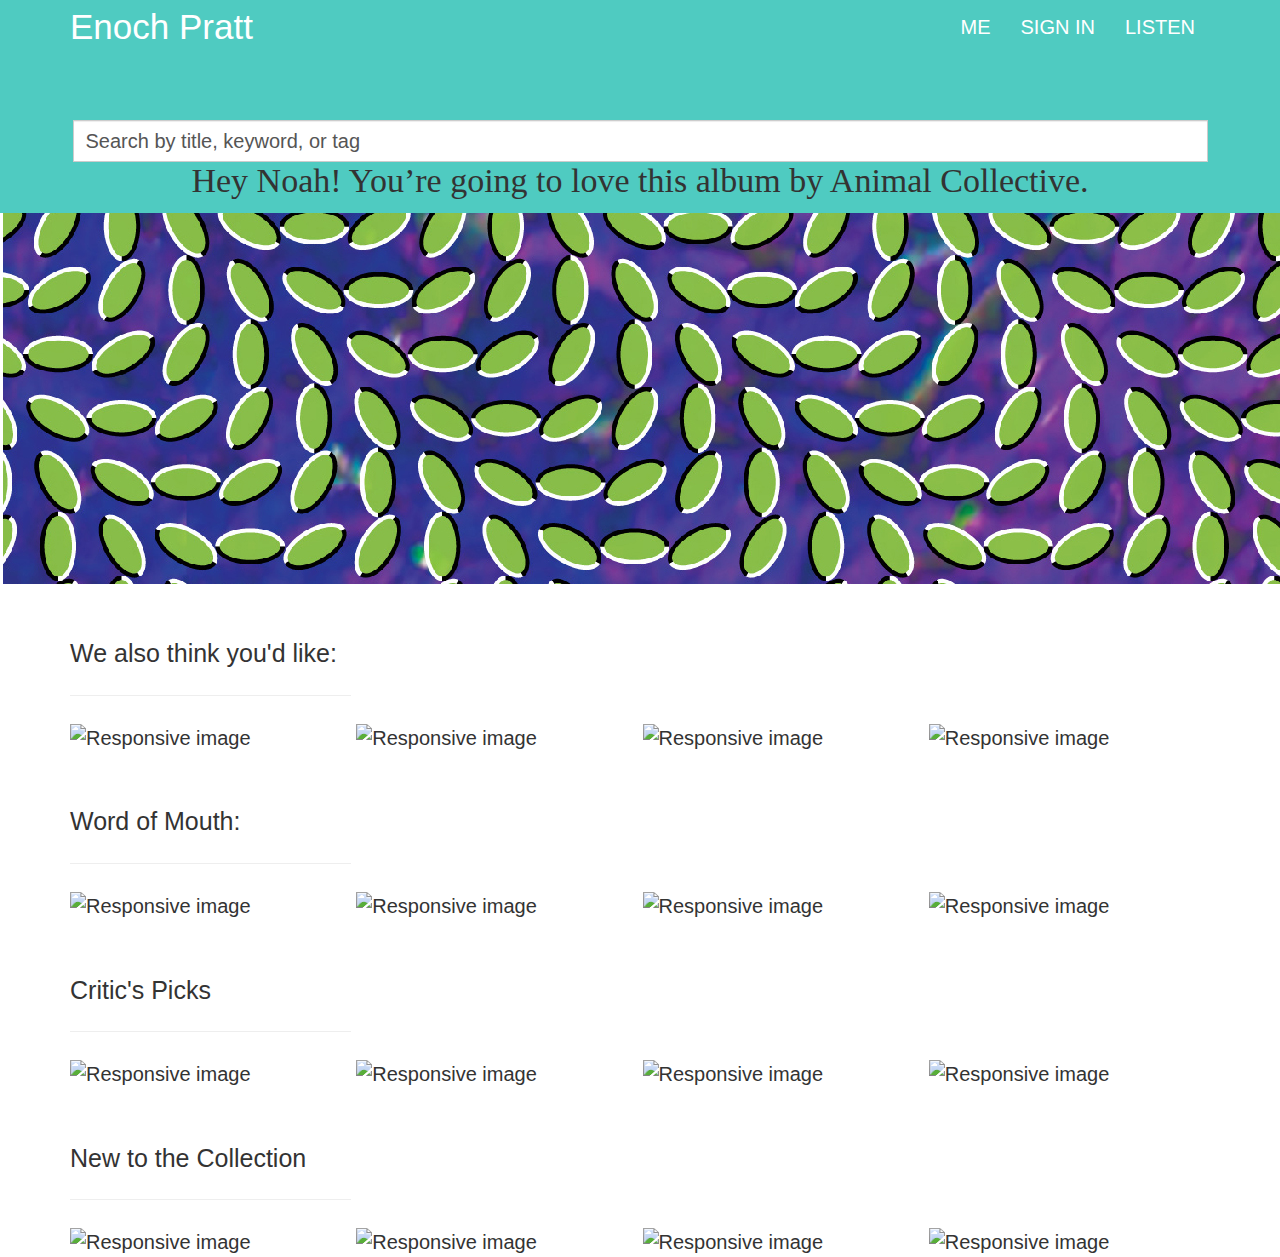
==== index.html @ 08c6ac61 "update markup to fix layout" ====
<!DOCTYPE html>
<!--[if lt IE 7]>      <html class="no-js lt-ie9 lt-ie8 lt-ie7"> <![endif]-->
<!--[if IE 7]>         <html class="no-js lt-ie9 lt-ie8"> <![endif]-->
<!--[if IE 8]>         <html class="no-js lt-ie9"> <![endif]-->
<!--[if gt IE 8]><!--> <html class="no-js"> <!--<![endif]-->




    <head>
        <meta charset="utf-8">
        <!--
/**
 * @license
 * MyFonts Webfont Build ID 2745595, 2014-02-12T08:04:47-0500
 * 
 * The fonts listed in this notice are subject to the End User License
 * Agreement(s) entered into by the website owner. All other parties are 
 * explicitly restricted from using the Licensed Webfonts(s).
 * 
 * You may obtain a valid license at the URLs below.
 * 
 * Webfont: Arquitecta Italic by Latinotype
 * URL: http://www.myfonts.com/fonts/latinotype/arquitecta/italic/
 * 
 * Webfont: Arquitecta Black Italic by Latinotype
 * URL: http://www.myfonts.com/fonts/latinotype/arquitecta/black-italic/
 * 
 * Webfont: Arquitecta Black by Latinotype
 * URL: http://www.myfonts.com/fonts/latinotype/arquitecta/black/
 * 
 * Webfont: Arquitecta Bold Italic by Latinotype
 * URL: http://www.myfonts.com/fonts/latinotype/arquitecta/bold-italic/
 * 
 * Webfont: Arquitecta by Latinotype
 * URL: http://www.myfonts.com/fonts/latinotype/arquitecta/regular/
 * 
 * Webfont: Arquitecta Book Italic by Latinotype
 * URL: http://www.myfonts.com/fonts/latinotype/arquitecta/book-italic/
 * 
 * Webfont: Arquitecta Book by Latinotype
 * URL: http://www.myfonts.com/fonts/latinotype/arquitecta/book/
 * 
 * Webfont: Arquitecta Bold by Latinotype
 * URL: http://www.myfonts.com/fonts/latinotype/arquitecta/bold/
 * 
 * Webfont: Arquitecta Heavy Italic by Latinotype
 * URL: http://www.myfonts.com/fonts/latinotype/arquitecta/heavy-italic/
 * 
 * Webfont: Arquitecta Heavy by Latinotype
 * URL: http://www.myfonts.com/fonts/latinotype/arquitecta/heavy/
 * 
 * Webfont: Arquitecta Light Italic by Latinotype
 * URL: http://www.myfonts.com/fonts/latinotype/arquitecta/light-italic/
 * 
 * Webfont: Arquitecta Light by Latinotype
 * URL: http://www.myfonts.com/fonts/latinotype/arquitecta/light/
 * 
 * Webfont: Arquitecta Medium Italic by Latinotype
 * URL: http://www.myfonts.com/fonts/latinotype/arquitecta/medium-italic/
 * 
 * Webfont: Arquitecta Medium by Latinotype
 * URL: http://www.myfonts.com/fonts/latinotype/arquitecta/medium/
 * 
 * Webfont: Arquitecta Thin Italic by Latinotype
 * URL: http://www.myfonts.com/fonts/latinotype/arquitecta/thin-italic/
 * 
 * Webfont: Arquitecta Thin by Latinotype
 * URL: http://www.myfonts.com/fonts/latinotype/arquitecta/thin/
 * 
 * 
 * License: http://www.myfonts.com/viewlicense?type=web&buildid=2745595
 * Licensed pageviews: 10,000
 * Webfonts copyright: Copyright (c) 2013 by Miguel &amp; Daniel
 * Hern&#x00C3;&#x00A1;ndez. All rights reserved.
 * 
 * © 2014 MyFonts Inc
*/

-->
<link rel="stylesheet" type="text/css" href="MyFontsWebfontsKit.css">
        <meta http-equiv="X-UA-Compatible" content="IE=edge">
        <title></title>
        <meta name="description" content="">
        <meta name="viewport" content="width=device-width, initial-scale=1">

        <!-- Place favicon.ico and apple-touch-icon.png in the root directory -->

        
        <link rel="stylesheet" href="css/main.css">
        <script src="js/vendor/modernizr-2.6.2.min.js"></script>
    </head>
    
    <script>document.write('<script src="http://' + (location.host || 'localhost').split(':')[0] + ':35729/livereload.js?snipver=1"></' + 'script>')</script>
    
    <body>
    <header>
         <nav class="navbar navbar-default" role="navigation">
  <div class="container">
    <!-- Brand and toggle get grouped for better mobile display -->
      <div class="boom">
    <div class="navbar-header">
    <button type="button" class="navbar-toggle" data-toggle="collapse" data-target="#bs-example-navbar-collapse-1">
        <span class="sr-only">Toggle navigation</span>
        <span class="icon-bar"></span>
        <span class="icon-bar"></span>
        <span class="icon-bar"></span>
      </button>
      <a class="navbar-brand" href="./index.html">Enoch Pratt</a>
      
    </div>
    
    <div class="collapse navbar-collapse" id="bs-example-navbar-collapse-1">
      <ul class="nav navbar-nav">
       
              </ul>
            <ul class="nav navbar-nav navbar-right">
        <li><a href="./me.html">ME</a></li>
        <li><a href="#">SIGN IN</a></li>
        <li><a href="./listen.html">LISTEN</a></li>
              </ul>
              
          
              
    </div><!-- /.navbar-collapse -->
   </div>
 
         <div class="col-sm-12 col-md-12">
        
<form  action="/" method="get">

    <fieldset class="input-group">
        <input type="text" name="s" id="searchbar" class="form-control input-md" value="Search by title, keyword, or tag" />
    </fieldset>
    
</form>
        
         </div>
         
         
<div class="light">
 <h3 class="text-center">Hey Noah!  You’re going to love this album by Animal Collective.</h3>

</div>
</div>   
</div>
    </div>
    
</nav>
  </header>
  

   
</div>
    </div>
  


<div class-"animal">
<div class="media">

    <div id="jumbo"><img src="jumbo.jpg">
  </div>
  </div>
   </div>
  </div>
  </div>
</div>
</div>
 
 <div class="container">
 <div class="row">
  <div class="col-xs-6 col-sm-3">
 <div class="page-header">
<h4>We also think you'd like:</h4>
</div>
</div>
 </div>
<div class="row">
  <div class="col-xs-6 col-sm-3"> 
      
<img src="http://kardsunlimited.com/wp-content/uploads/2012/06/cats-cradle-kurt-vonnegut-hardcover-cover-art.jpeg" class="img-responsive" alt="Responsive image"> 
  </div>
  <div class="col-xs-6 col-sm-3"> 
<img src="http://betterpropaganda.com/images/artwork/Person_Pitch-Panda_Bear_480.jpg" class="img-responsive" alt="Responsive image"> 
  </div>
<div class="col-xs-6 col-sm-3"> 
<img src="http://ia.media-imdb.com/images/M/MV5BNDYyMDgxNDQ5Nl5BMl5BanBnXkFtZTcwMjc1ODg3OA@@._V1_SY317_CR12,0,214,317_.jpg" class="img-responsive" alt="Responsive image"> 
  </div>
     <div class="col-xs-6 col-sm-3"> 
<img src="http://cdn2.pitchfork.com/news/35723/f62349fc.jpg" class="img-responsive" alt="Responsive image"> 
  </div>
  </div>
  
   <div class="row">
  <div class="col-xs-6 col-sm-3">
 <div class="page-header">
<h4>Word of Mouth:</h4>
</div>
</div>
 </div>
<div class="row">
  <div class="col-xs-6 col-sm-3"> 
      
<img src="http://kardsunlimited.com/wp-content/uploads/2012/06/cats-cradle-kurt-vonnegut-hardcover-cover-art.jpeg" class="img-responsive" alt="Responsive image"> 
  </div>
  <div class="col-xs-6 col-sm-3"> 
<img src="http://betterpropaganda.com/images/artwork/Person_Pitch-Panda_Bear_480.jpg" class="img-responsive" alt="Responsive image"> 
  </div>
<div class="col-xs-6 col-sm-3"> 
<img src="http://ia.media-imdb.com/images/M/MV5BNDYyMDgxNDQ5Nl5BMl5BanBnXkFtZTcwMjc1ODg3OA@@._V1_SY317_CR12,0,214,317_.jpg" class="img-responsive" alt="Responsive image"> 
  </div>
     <div class="col-xs-6 col-sm-3"> 
<img src="http://cdn2.pitchfork.com/news/35723/f62349fc.jpg" class="img-responsive" alt="Responsive image"> 
  </div>
  </div>
  
   <div class="row">
  <div class="col-xs-6 col-sm-3">
 <div class="page-header">
<h4>Critic's Picks</h4>
</div>
</div>
 </div>
<div class="row">
  <div class="col-xs-6 col-sm-3"> 
      
<img src="http://kardsunlimited.com/wp-content/uploads/2012/06/cats-cradle-kurt-vonnegut-hardcover-cover-art.jpeg" class="img-responsive" alt="Responsive image"> 
  </div>
  <div class="col-xs-6 col-sm-3"> 
<img src="http://betterpropaganda.com/images/artwork/Person_Pitch-Panda_Bear_480.jpg" class="img-responsive" alt="Responsive image"> 
  </div>
<div class="col-xs-6 col-sm-3"> 
<img src="http://ia.media-imdb.com/images/M/MV5BNDYyMDgxNDQ5Nl5BMl5BanBnXkFtZTcwMjc1ODg3OA@@._V1_SY317_CR12,0,214,317_.jpg" class="img-responsive" alt="Responsive image"> 
  </div>
     <div class="col-xs-6 col-sm-3"> 
<img src="http://cdn2.pitchfork.com/news/35723/f62349fc.jpg" class="img-responsive" alt="Responsive image"> 
  </div>
  </div>

 <div class="row">
  <div class="col-xs-6 col-sm-3">
 <div class="page-header">
<h4>New to the Collection</h4>
</div>
</div>
 </div>
<div class="row">
  <div class="col-xs-6 col-sm-3"> 
      
<img src="http://kardsunlimited.com/wp-content/uploads/2012/06/cats-cradle-kurt-vonnegut-hardcover-cover-art.jpeg" class="img-responsive" alt="Responsive image"> 
  </div>
  <div class="col-xs-6 col-sm-3"> 
<img src="http://betterpropaganda.com/images/artwork/Person_Pitch-Panda_Bear_480.jpg" class="img-responsive" alt="Responsive image"> 
  </div>
<div class="col-xs-6 col-sm-3"> 
<img src="http://ia.media-imdb.com/images/M/MV5BNDYyMDgxNDQ5Nl5BMl5BanBnXkFtZTcwMjc1ODg3OA@@._V1_SY317_CR12,0,214,317_.jpg" class="img-responsive" alt="Responsive image"> 
  </div>
     <div class="col-xs-6 col-sm-3"> 
<img src="http://cdn2.pitchfork.com/news/35723/f62349fc.jpg" class="img-responsive" alt="Responsive image"> 
  </div>
  </div>

  

</div>



  
  

    
   

    <!-- Collect the nav links, forms, and other content for toggling -->
        
   


  

        <!--[if lt IE 7]>
            <p class="browsehappy">You are using an <strong>outdated</strong> browser. Please <a href="http://browsehappy.com/">upgrade your browser</a> to improve your experience.</p>
        <![endif]-->
        

        <!-- Add your site or application content here -->
                 

        <script src="//ajax.googleapis.com/ajax/libs/jquery/1.10.2/jquery.min.js"></script>
        <script>window.jQuery || document.write('<script src="js/vendor/jquery-1.10.2.min.js"><\/script>')</script>
        
        <!--the 4 scripts below allow a dropdown menu as well as mobile adaptation to occur -->
        
        <script src="js/vendor/bootstrap.js"></script>
        <script src="js/vendor/bootstrap/collapse.js"></script>
        <script src="js/vendor/bootstrap/dropdown.js"></script> 
        <script src="js/plugins.js"></script>
        <script src="js/main.js"></script>
        
        

        <!-- Google Analytics: change UA-XXXXX-X to be your site's ID. -->
        <script>
            (function(b,o,i,l,e,r){b.GoogleAnalyticsObject=l;b[l]||(b[l]=
            function(){(b[l].q=b[l].q||[]).push(arguments)});b[l].l=+new Date;
            e=o.createElement(i);r=o.getElementsByTagName(i)[0];
            e.src='//www.google-analytics.com/analytics.js';
            r.parentNode.insertBefore(e,r)}(window,document,'script','ga'));
            ga('create','UA-XXXXX-X');ga('send','pageview');
        </script>
        <script>document.write('<script src="http://' + (location.host || 'localhost').split(':')[0] + ':35729/livereload.js?snipver=1"></' + 'script>')</script>
    </body>
</html>
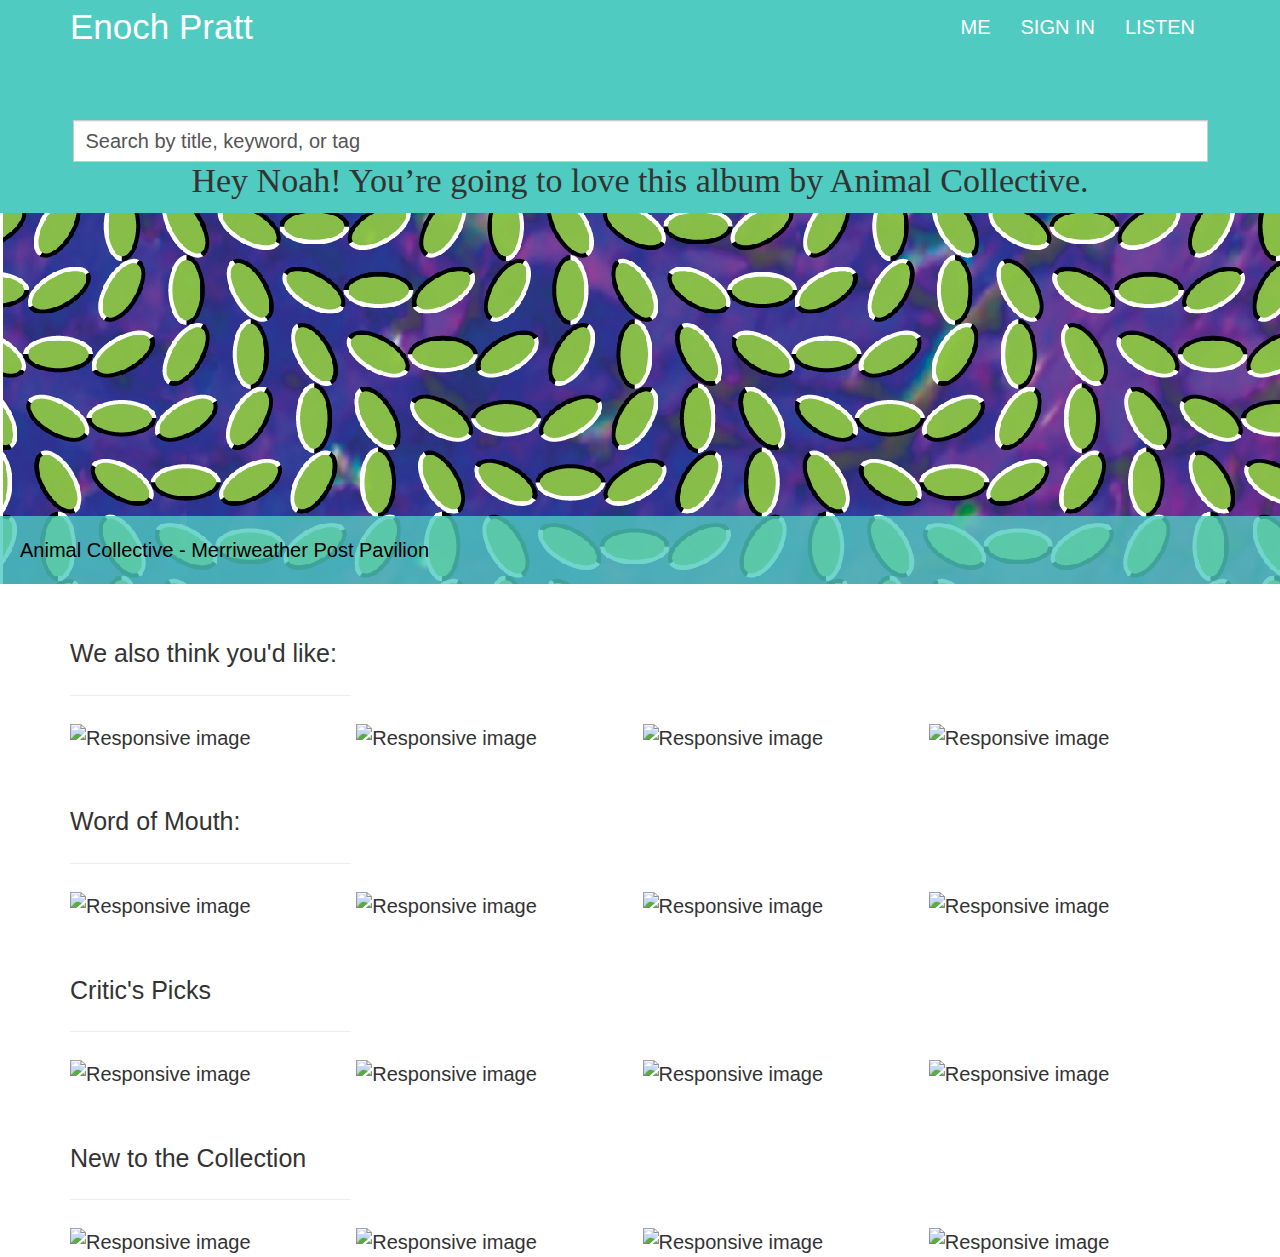
==== commit 1dfc3097: "Billboard #2" ====
--- a/index.html
+++ b/index.html
@@ -159,8 +159,12 @@
 <div class-"animal">
 <div class="media">
 
-    <div id="jumbo"><img src="jumbo.jpg">
-  </div>
+     <div class="billboard -overlay" id="jumbo">
+     	<img class="billboard-src" src="jumbo.jpg">
+ 			<div class="billboard-text">
+ 				<p>Animal Collective - Merriweather Post Pavilion</p>
+ 			</div>
+   	</div>
   </div>
    </div>
   </div>
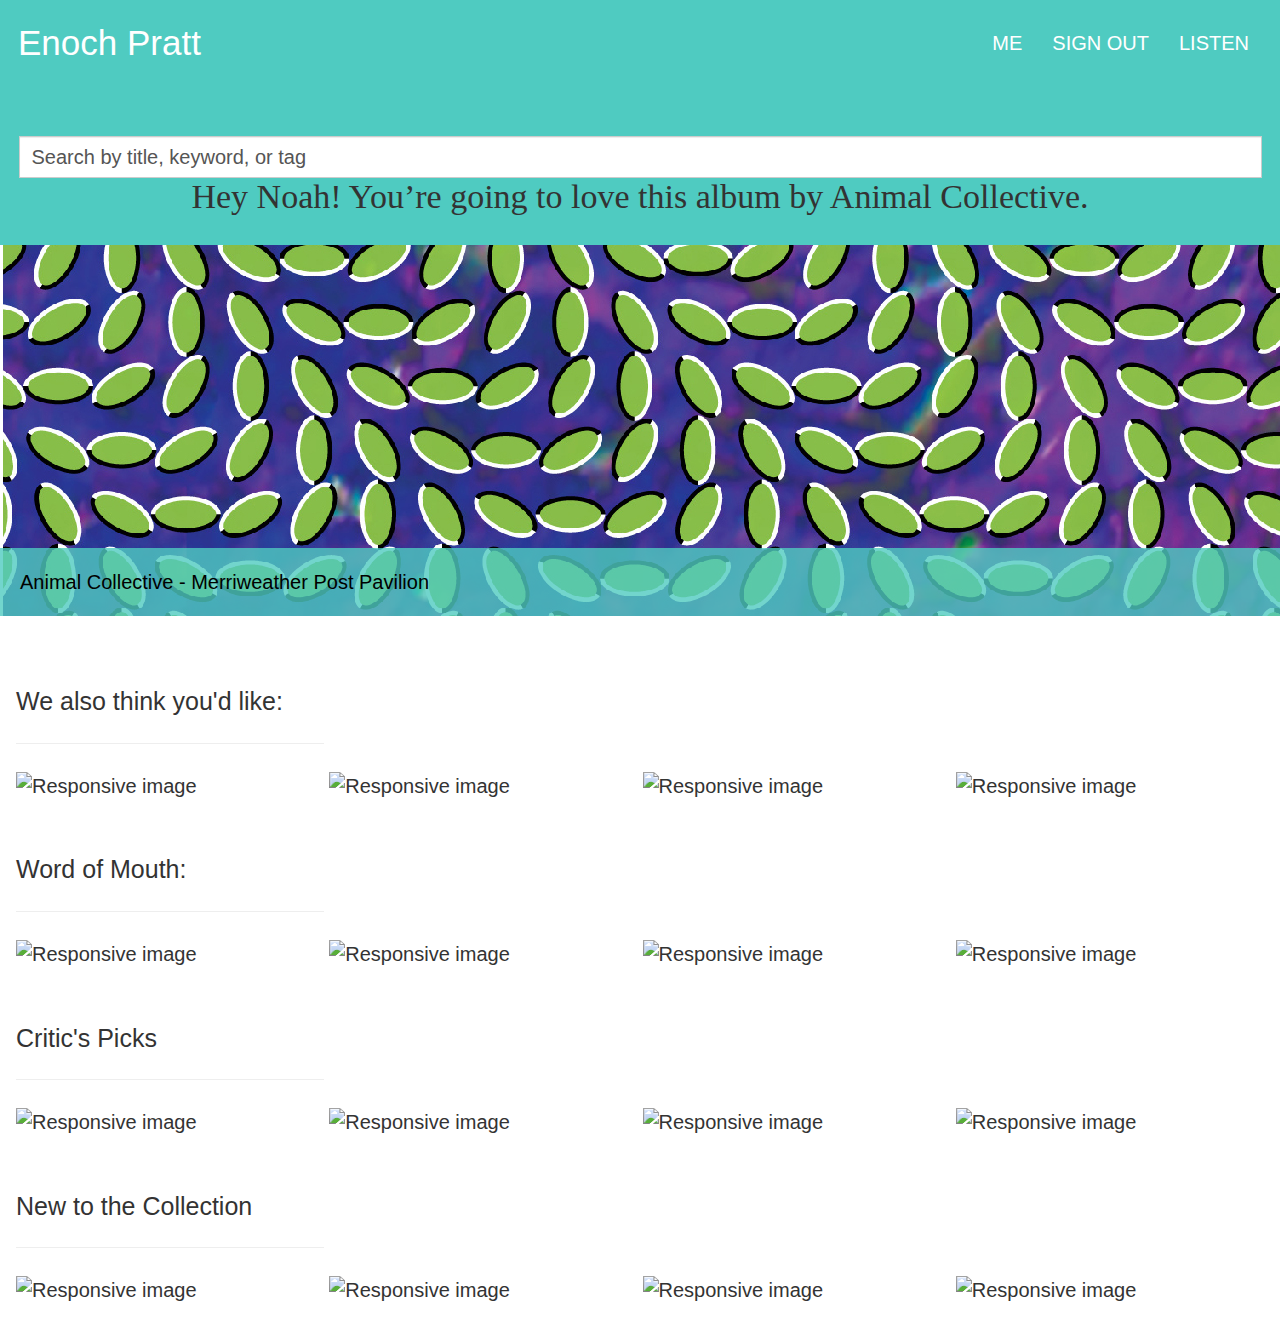
==== commit bcb3c062: "Add pages" ====
--- a/index.html
+++ b/index.html
@@ -96,7 +96,7 @@
     <body>
     <header>
          <nav class="navbar navbar-default" role="navigation">
-  <div class="container">
+  <div class="container1">
     <!-- Brand and toggle get grouped for better mobile display -->
       <div class="boom">
     <div class="navbar-header">
@@ -116,7 +116,7 @@
               </ul>
             <ul class="nav navbar-nav navbar-right">
         <li><a href="./me.html">ME</a></li>
-        <li><a href="#">SIGN IN</a></li>
+        <li><a href="#">SIGN OUT</a></li>
         <li><a href="./listen.html">LISTEN</a></li>
               </ul>
               
@@ -127,7 +127,7 @@
  
          <div class="col-sm-12 col-md-12">
         
-<form  action="/" method="get">
+<form  action="./search.html" method="get">
 
     <fieldset class="input-group">
         <input type="text" name="s" id="searchbar" class="form-control input-md" value="Search by title, keyword, or tag" />
@@ -172,7 +172,7 @@
 </div>
 </div>
  
- <div class="container">
+ <div class="container1">
  <div class="row">
   <div class="col-xs-6 col-sm-3">
  <div class="page-header">
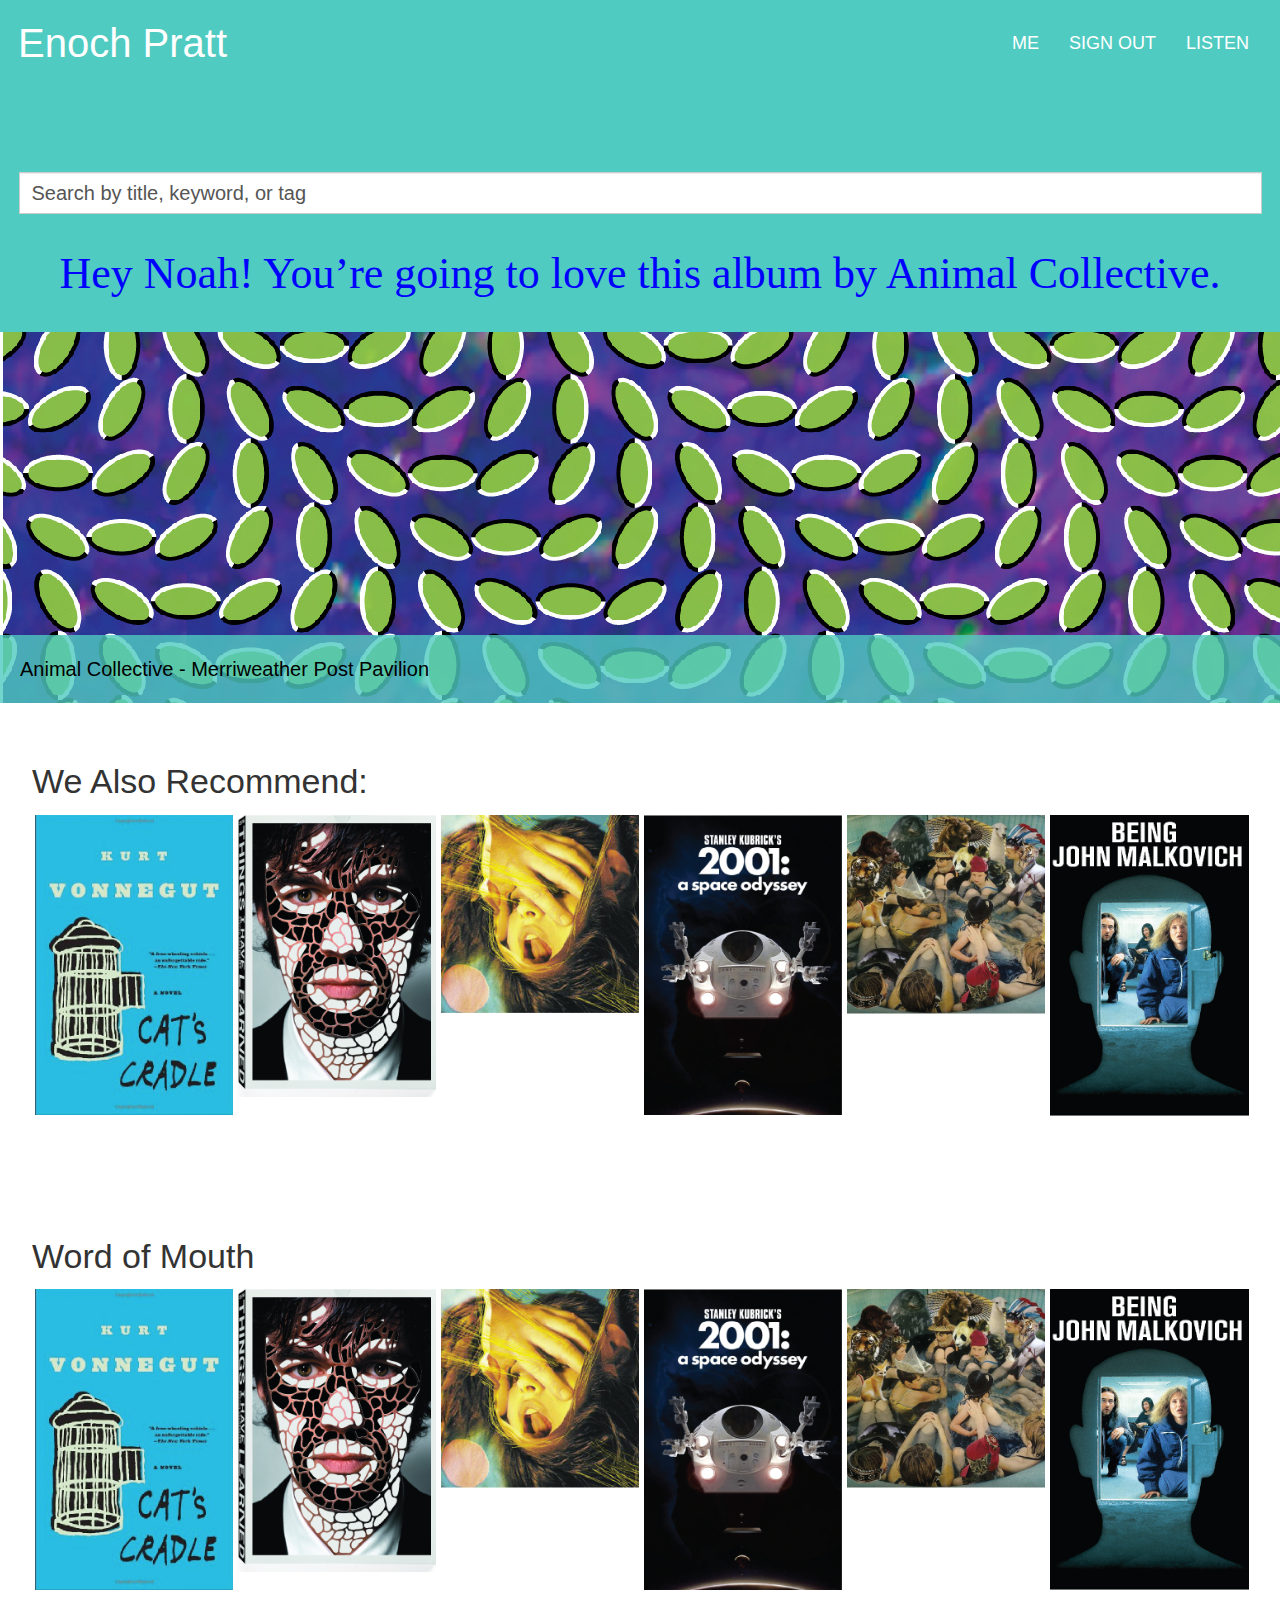
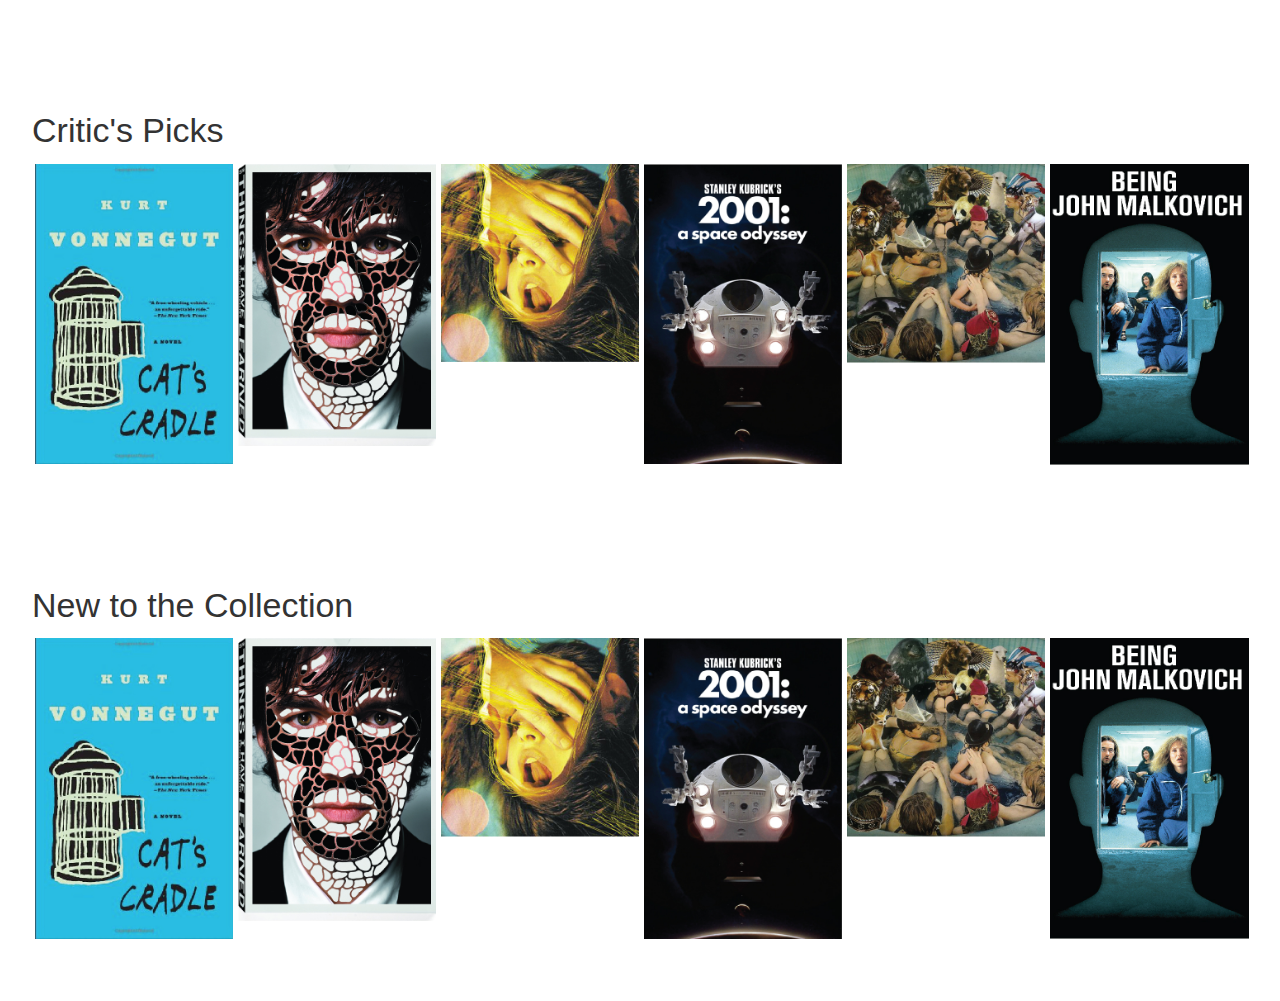
==== commit d135fade: "finishing touches" ====
--- a/index.html
+++ b/index.html
@@ -114,18 +114,20 @@
       <ul class="nav navbar-nav">
        
               </ul>
+              <div class="navy">
             <ul class="nav navbar-nav navbar-right">
         <li><a href="./me.html">ME</a></li>
-        <li><a href="#">SIGN OUT</a></li>
-        <li><a href="./listen.html">LISTEN</a></li>
+        <li><a href="./sign-out.html">SIGN OUT</a></li>
+        <li><a href="./listen-bk.html">LISTEN</a></li>
               </ul>
+              </div>
               
           
               
     </div><!-- /.navbar-collapse -->
    </div>
  
-         <div class="col-sm-12 col-md-12">
+         <div class="site-search col-sm-12 col-md-12">
         
 <form  action="./search.html" method="get">
 
@@ -136,6 +138,9 @@
 </form>
         
          </div>
+         
+         </div>   
+
          
          
 <div class="light">
@@ -169,105 +174,318 @@
    </div>
   </div>
   </div>
-</div>
-</div>
+
+ </div>
+
+
+<div class="container2">
+ <div class="container2 results-list">
+   <div>
+<h3>We Also Recommend:</h3>
+ </div>
+ <!--<div class="browse"> -->
+ <div class="row">
+  <div class="col-xs-12 col-sm-4 col-md-4 col-lg-2"> 
+   <div class="browse-book"> 
+<img src="cat.jpg" class="img-responsive" alt="Responsive image"> 
+<span class="browse-info">
+<h4>Cat's Cradle</h4>
+<h4>Kurt Vonnegutt</h4>
+</span>
+</div>
+  </div>
+  
+  <div class="col-xs-12 col-sm-4 col-md-4 col-lg-2"> 
+  <div class="browse-book">
+<img src="sag.jpg" class="img-responsive" alt="Responsive image"> 
+<span class="browse-info">
+<h4>Things I have Learned In My Life</h4>
+<h4>Stefan Sagmeister</h4>
+</span>
+</div>
+  
+  </div>
+  
+<div class="col-xs-12 col-sm-4 col-md-4 col-lg-2"> 
+<div class="browse-book">
+<img src="flame.jpg" class="img-responsive" alt="Responsive image"> 
+<span class="browse-info">
+<h4>Embryo</h4>
+<h4>Flaming Lips</h4>
+</span>
+</div>
+
+  </div>
+     <div class="col-xs-12 col-sm-4 col-md-4 col-lg-2"> 
+     <div class="browse-book">
+		 <img src="space.jpg" class="img-responsive" alt="Responsive image" > 
+		 <span class="browse-info">
+<h4>2001: A Space Odyssey</h4>
+<h4>Stanley Kubrick</h4>
+</span>
+</div>
+		
+  	</div>
+  
+  <div class="row">
+  <div class="col-xs-12 col-sm-4 col-md-4 col-lg-2"> 
+  <div class="browse-book">
+	  <img src="panda.jpg" class="img-responsive" alt="Responsive image" >
+	  		 <span class="browse-info">
+<h4>Person Pitch</h4>
+<h4>Panda Bear</h4>
+</span>
+</div>
+	  
+  </div>
+  <div class="col-xs-12 col-sm-4 col-md-4 col-lg-2"> 
+    <div class="browse-book">
+<img src="john.jpg" class="img-responsive" alt="Responsive image"> 
+	  		 <span class="browse-info">
+<h4>Being John Malkovich</h4>
+<h4>Spike Jonze</h4>
+</span>
+</div>
+  </div>
+ </div>
+ </div>
+ </div>
+ </div>
+
  
- <div class="container1">
+
+<div class="container2">
+ <div class="container2 results-list">
+  <div>
+<h3>Word of Mouth</h3>
+ </div>
+ <!--<div class="browse"> -->
  <div class="row">
-  <div class="col-xs-6 col-sm-3">
- <div class="page-header">
-<h4>We also think you'd like:</h4>
-</div>
-</div>
- </div>
-<div class="row">
-  <div class="col-xs-6 col-sm-3"> 
-      
-<img src="http://kardsunlimited.com/wp-content/uploads/2012/06/cats-cradle-kurt-vonnegut-hardcover-cover-art.jpeg" class="img-responsive" alt="Responsive image"> 
-  </div>
-  <div class="col-xs-6 col-sm-3"> 
-<img src="http://betterpropaganda.com/images/artwork/Person_Pitch-Panda_Bear_480.jpg" class="img-responsive" alt="Responsive image"> 
-  </div>
-<div class="col-xs-6 col-sm-3"> 
-<img src="http://ia.media-imdb.com/images/M/MV5BNDYyMDgxNDQ5Nl5BMl5BanBnXkFtZTcwMjc1ODg3OA@@._V1_SY317_CR12,0,214,317_.jpg" class="img-responsive" alt="Responsive image"> 
-  </div>
-     <div class="col-xs-6 col-sm-3"> 
-<img src="http://cdn2.pitchfork.com/news/35723/f62349fc.jpg" class="img-responsive" alt="Responsive image"> 
-  </div>
-  </div>
-  
-   <div class="row">
-  <div class="col-xs-6 col-sm-3">
- <div class="page-header">
-<h4>Word of Mouth:</h4>
-</div>
-</div>
- </div>
-<div class="row">
-  <div class="col-xs-6 col-sm-3"> 
-      
-<img src="http://kardsunlimited.com/wp-content/uploads/2012/06/cats-cradle-kurt-vonnegut-hardcover-cover-art.jpeg" class="img-responsive" alt="Responsive image"> 
-  </div>
-  <div class="col-xs-6 col-sm-3"> 
-<img src="http://betterpropaganda.com/images/artwork/Person_Pitch-Panda_Bear_480.jpg" class="img-responsive" alt="Responsive image"> 
-  </div>
-<div class="col-xs-6 col-sm-3"> 
-<img src="http://ia.media-imdb.com/images/M/MV5BNDYyMDgxNDQ5Nl5BMl5BanBnXkFtZTcwMjc1ODg3OA@@._V1_SY317_CR12,0,214,317_.jpg" class="img-responsive" alt="Responsive image"> 
-  </div>
-     <div class="col-xs-6 col-sm-3"> 
-<img src="http://cdn2.pitchfork.com/news/35723/f62349fc.jpg" class="img-responsive" alt="Responsive image"> 
-  </div>
-  </div>
-  
-   <div class="row">
-  <div class="col-xs-6 col-sm-3">
- <div class="page-header">
-<h4>Critic's Picks</h4>
-</div>
-</div>
- </div>
-<div class="row">
-  <div class="col-xs-6 col-sm-3"> 
-      
-<img src="http://kardsunlimited.com/wp-content/uploads/2012/06/cats-cradle-kurt-vonnegut-hardcover-cover-art.jpeg" class="img-responsive" alt="Responsive image"> 
-  </div>
-  <div class="col-xs-6 col-sm-3"> 
-<img src="http://betterpropaganda.com/images/artwork/Person_Pitch-Panda_Bear_480.jpg" class="img-responsive" alt="Responsive image"> 
-  </div>
-<div class="col-xs-6 col-sm-3"> 
-<img src="http://ia.media-imdb.com/images/M/MV5BNDYyMDgxNDQ5Nl5BMl5BanBnXkFtZTcwMjc1ODg3OA@@._V1_SY317_CR12,0,214,317_.jpg" class="img-responsive" alt="Responsive image"> 
-  </div>
-     <div class="col-xs-6 col-sm-3"> 
-<img src="http://cdn2.pitchfork.com/news/35723/f62349fc.jpg" class="img-responsive" alt="Responsive image"> 
-  </div>
-  </div>
-
+  <div class="col-xs-12 col-sm-4 col-md-4 col-lg-2"> 
+   <div class="browse-book"> 
+<img src="cat.jpg" class="img-responsive" alt="Responsive image"> 
+<span class="browse-info">
+<h4>Cat's Cradle</h4>
+<h4>Kurt Vonnegutt</h4>
+</span>
+</div>
+  </div>
+  
+  <div class="col-xs-12 col-sm-4 col-md-4 col-lg-2"> 
+  <div class="browse-book">
+<img src="sag.jpg" class="img-responsive" alt="Responsive image"> 
+<span class="browse-info">
+<h4>Things I have Learned In My Life</h4>
+<h4>Stefan Sagmeister</h4>
+</span>
+</div>
+  
+  </div>
+  
+<div class="col-xs-12 col-sm-4 col-md-4 col-lg-2"> 
+<div class="browse-book">
+<img src="flame.jpg" class="img-responsive" alt="Responsive image"> 
+<span class="browse-info">
+<h4>Embryo</h4>
+<h4>Flaming Lips</h4>
+</span>
+</div>
+
+  </div>
+     <div class="col-xs-12 col-sm-4 col-md-4 col-lg-2"> 
+     <div class="browse-book">
+		 <img src="space.jpg" class="img-responsive" alt="Responsive image"> 
+		 <span class="browse-info">
+<h4>2001: A Space Odyssey</h4>
+<h4>Stanley Kubrick</h4>
+</span>
+</div>
+		 	 
+  	</div>
+  
+  <div class="row">
+  <div class="col-xs-12 col-sm-4 col-md-4 col-lg-2"> 
+  <div class="browse-book">
+	  <img src="panda.jpg" class="img-responsive" alt="Responsive image" >
+	  		 <span class="browse-info">
+<h4>Person Pitch</h4>
+<h4>Panda Bear</h4>
+</span>
+</div>
+	  
+  </div>
+  <div class="col-xs-12 col-sm-4 col-md-4 col-lg-2"> 
+    <div class="browse-book">
+<img src="john.jpg" class="img-responsive" alt="Responsive image"> 
+	  		 <span class="browse-info">
+<h4>Being John Malkovich</h4>
+<h4>Spike Jonze</h4>
+</span>
+</div>
+  </div>
+  </div>
+</div>
+  </div>
+  </div>
+ 
+
+
+
+
+
+<div class="container2">
+ <div class="container2 results-list">
+  <div>
+<h3>Critic's Picks</h3>
+ </div>
+ <!--<div class="browse"> -->
  <div class="row">
-  <div class="col-xs-6 col-sm-3">
- <div class="page-header">
-<h4>New to the Collection</h4>
-</div>
-</div>
- </div>
-<div class="row">
-  <div class="col-xs-6 col-sm-3"> 
-      
-<img src="http://kardsunlimited.com/wp-content/uploads/2012/06/cats-cradle-kurt-vonnegut-hardcover-cover-art.jpeg" class="img-responsive" alt="Responsive image"> 
-  </div>
-  <div class="col-xs-6 col-sm-3"> 
-<img src="http://betterpropaganda.com/images/artwork/Person_Pitch-Panda_Bear_480.jpg" class="img-responsive" alt="Responsive image"> 
-  </div>
-<div class="col-xs-6 col-sm-3"> 
-<img src="http://ia.media-imdb.com/images/M/MV5BNDYyMDgxNDQ5Nl5BMl5BanBnXkFtZTcwMjc1ODg3OA@@._V1_SY317_CR12,0,214,317_.jpg" class="img-responsive" alt="Responsive image"> 
-  </div>
-     <div class="col-xs-6 col-sm-3"> 
-<img src="http://cdn2.pitchfork.com/news/35723/f62349fc.jpg" class="img-responsive" alt="Responsive image"> 
-  </div>
-  </div>
-
-  
-
-</div>
+  <div class="col-xs-12 col-sm-4 col-md-4 col-lg-2"> 
+   <div class="browse-book"> 
+<img src="cat.jpg" class="img-responsive" alt="Responsive image"> 
+<span class="browse-info">
+<h4>Cat's Cradle</h4>
+<h4>Kurt Vonnegutt</h4>
+</span>
+</div>
+  </div>
+  
+  <div class="col-xs-12 col-sm-4 col-md-4 col-lg-2"> 
+  <div class="browse-book">
+<img src="sag.jpg" class="img-responsive" alt="Responsive image"> 
+<span class="browse-info">
+<h4>Things I have Learned In My Life</h4>
+<h4>Stefan Sagmeister</h4>
+</span>
+</div>
+  
+  </div>
+  
+<div class="col-xs-12 col-sm-4 col-md-4 col-lg-2"> 
+<div class="browse-book">
+<img src="flame.jpg" class="img-responsive" alt="Responsive image"> 
+<span class="browse-info">
+<h4>Embryo</h4>
+<h4>Flaming Lips</h4>
+</span>
+</div>
+
+  </div>
+     <div class="col-xs-12 col-sm-4 col-md-4 col-lg-2"> 
+     <div class="browse-book">
+		 <img src="space.jpg" class="img-responsive" alt="Responsive image" > 
+		 <span class="browse-info">
+<h4>2001: A Space Odyssey</h4>
+<h4>Stanley Kubrick</h4>
+</span>
+</div>
+		 	  
+  	</div>
+  
+  <div class="row">
+  <div class="col-xs-12 col-sm-4 col-md-4 col-lg-2"> 
+  <div class="browse-book">
+	  <img src="panda.jpg" class="img-responsive" alt="Responsive image" >
+	  		 <span class="browse-info">
+<h4>Person Pitch</h4>
+<h4>Panda Bear</h4>
+</span>
+</div>
+	  
+  </div>
+  <div class="col-xs-12 col-sm-4 col-md-4 col-lg-2"> 
+    <div class="browse-book">
+<img src="john.jpg" class="img-responsive" alt="Responsive image"> 
+	  		 <span class="browse-info">
+<h4>Being John Malkovich</h4>
+<h4>Spike Jonze</h4>
+</span>
+</div>
+  </div>
+  </div>
+</div>
+  </div>
+  </div>
+ 
+
+
+
+
+
+
+
+<div class="container2">
+ <div class="container2 results-list">
+ <div>
+ <h3>New to the Collection</h3>
+ </div>
+ <!--<div class="browse"> -->
+ <div class="row">
+  <div class="col-xs-12 col-sm-4 col-md-4 col-lg-2"> 
+   <div class="browse-book"> 
+<img src="cat.jpg" class="img-responsive" alt="Responsive image"> 
+<span class="browse-info">
+<h4>Cat's Cradle</h4>
+<h4>Kurt Vonnegutt</h4>
+</span>
+</div>
+  </div>
+  
+  <div class="col-xs-12 col-sm-4 col-md-4 col-lg-2"> 
+  <div class="browse-book">
+<img src="sag.jpg" class="img-responsive" alt="Responsive image"> 
+<span class="browse-info">
+<h4>Things I have Learned In My Life</h4>
+<h4>Stefan Sagmeister</h4>
+</span>
+</div>
+  
+  </div>
+  
+<div class="col-xs-12 col-sm-4 col-md-4 col-lg-2"> 
+<div class="browse-book">
+<img src="flame.jpg" class="img-responsive" alt="Responsive image"> 
+<span class="browse-info">
+<h4>Embryo</h4>
+<h4>Flaming Lips</h4>
+</span>
+</div>
+
+  </div>
+     <div class="col-xs-12 col-sm-4 col-md-4 col-lg-2"> 
+     <div class="browse-book">
+		 <img src="space.jpg" class="img-responsive" alt="Responsive image" > 
+		 <span class="browse-info">
+<h4>2001: A Space Odyssey</h4>
+<h4>Stanley Kubrick</h4>
+</span>
+</div>
+		 	  
+  	</div>
+  
+  <div class="row">
+  <div class="col-xs-12 col-sm-4 col-md-4 col-lg-2"> 
+  <div class="browse-book">
+	  <img src="panda.jpg" class="img-responsive" alt="Responsive image" >
+	  		 <span class="browse-info">
+<h4>Person Pitch</h4>
+<h4>Panda Bear</h4>
+</span>
+</div>
+	    </div>
+  <div class="col-xs-12 col-sm-4 col-md-4 col-lg-2"> 
+    <div class="browse-book">
+<img src="john.jpg" class="img-responsive" alt="Responsive image"> 
+	  		 <span class="browse-info">
+<h4>Being John Malkovich</h4>
+<h4>Spike Jonze</h4>
+</span>
+</div>
+  </div>
+  </div>
+</div>
+
+ 
 
 
 
@@ -302,6 +520,7 @@
         <script src="js/vendor/bootstrap/dropdown.js"></script> 
         <script src="js/plugins.js"></script>
         <script src="js/main.js"></script>
+          
         
         
 
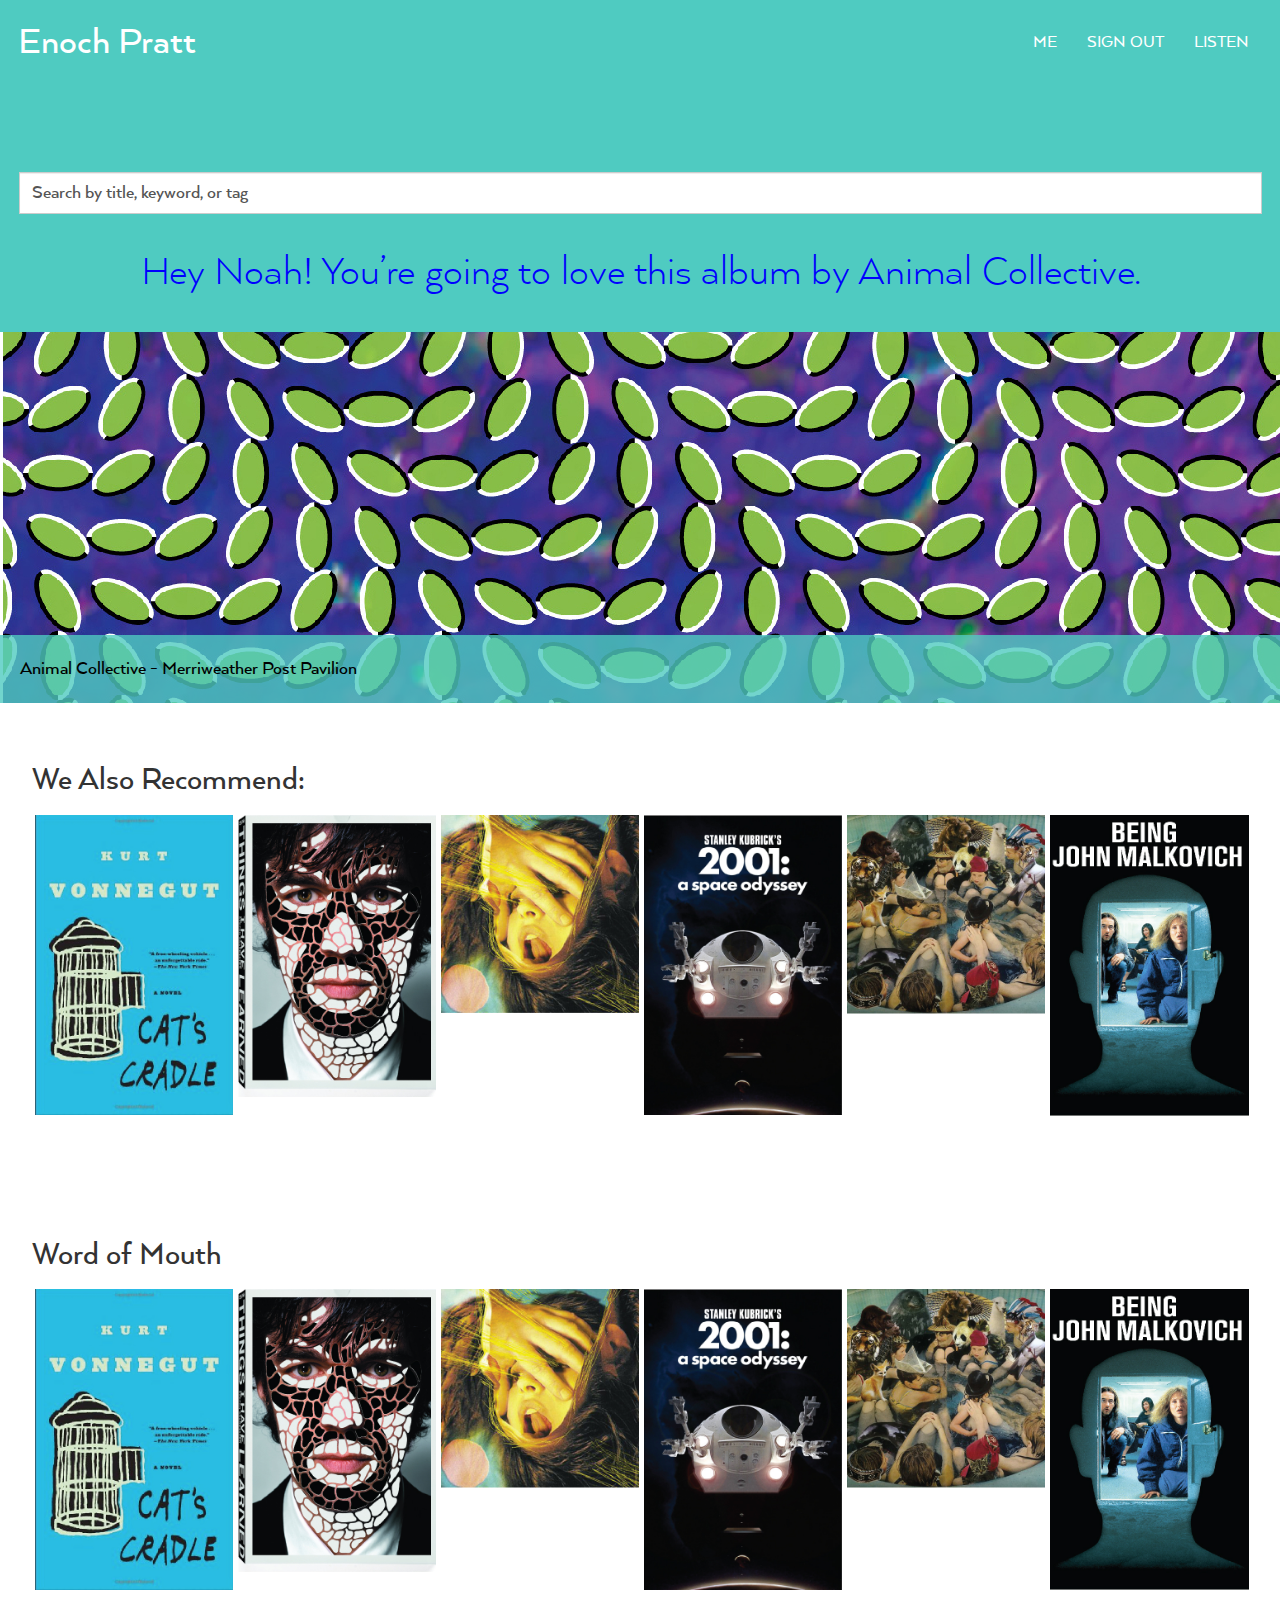
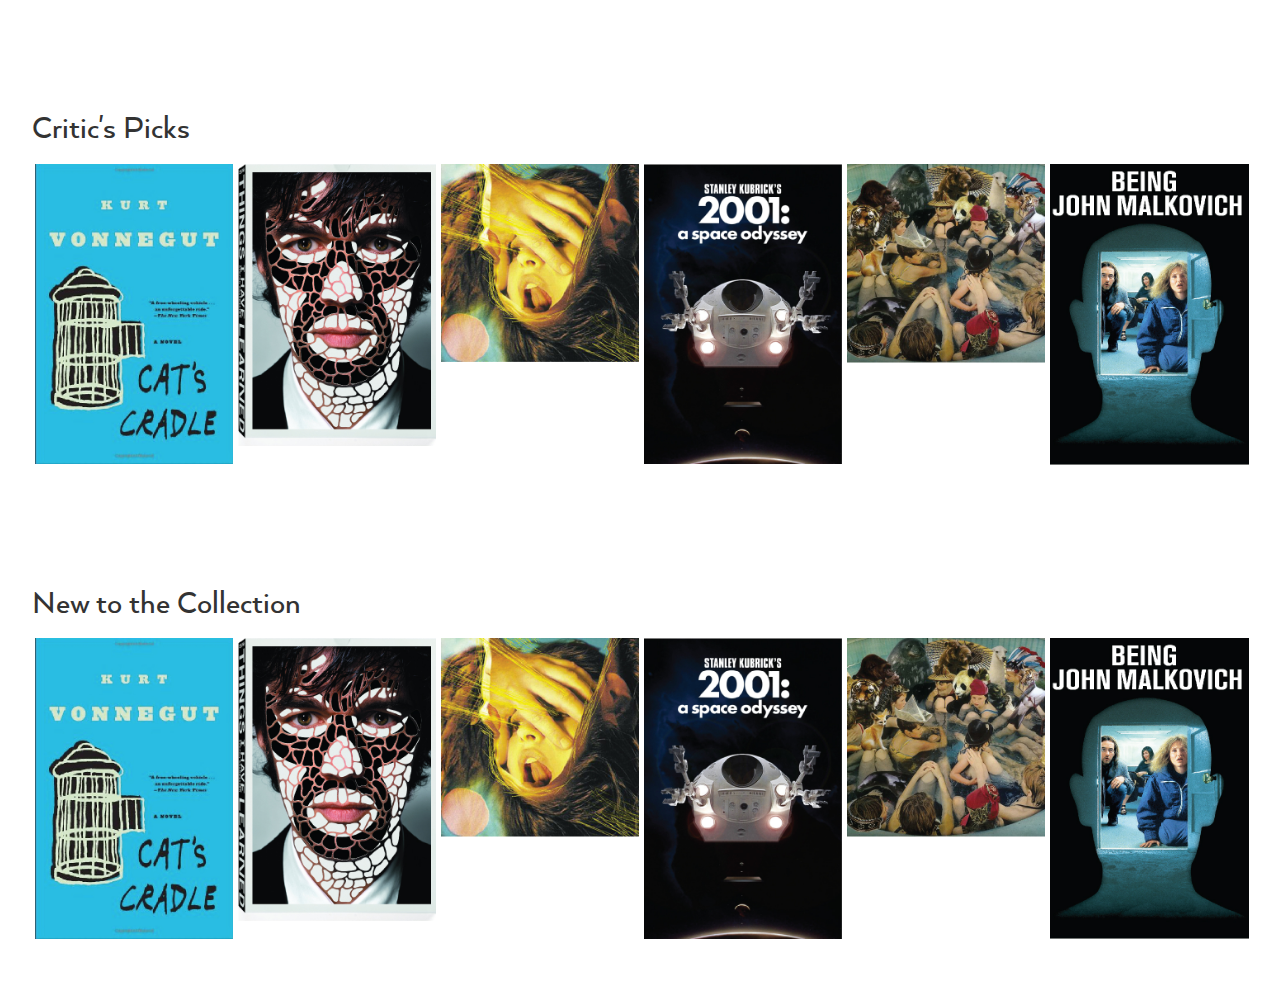
==== commit 87e4f5a6: "update fonts" ====
--- a/index.html
+++ b/index.html
@@ -3,82 +3,8 @@
 <!--[if IE 7]>         <html class="no-js lt-ie9 lt-ie8"> <![endif]-->
 <!--[if IE 8]>         <html class="no-js lt-ie9"> <![endif]-->
 <!--[if gt IE 8]><!--> <html class="no-js"> <!--<![endif]-->
-
-
-
-
     <head>
         <meta charset="utf-8">
-        <!--
-/**
- * @license
- * MyFonts Webfont Build ID 2745595, 2014-02-12T08:04:47-0500
- * 
- * The fonts listed in this notice are subject to the End User License
- * Agreement(s) entered into by the website owner. All other parties are 
- * explicitly restricted from using the Licensed Webfonts(s).
- * 
- * You may obtain a valid license at the URLs below.
- * 
- * Webfont: Arquitecta Italic by Latinotype
- * URL: http://www.myfonts.com/fonts/latinotype/arquitecta/italic/
- * 
- * Webfont: Arquitecta Black Italic by Latinotype
- * URL: http://www.myfonts.com/fonts/latinotype/arquitecta/black-italic/
- * 
- * Webfont: Arquitecta Black by Latinotype
- * URL: http://www.myfonts.com/fonts/latinotype/arquitecta/black/
- * 
- * Webfont: Arquitecta Bold Italic by Latinotype
- * URL: http://www.myfonts.com/fonts/latinotype/arquitecta/bold-italic/
- * 
- * Webfont: Arquitecta by Latinotype
- * URL: http://www.myfonts.com/fonts/latinotype/arquitecta/regular/
- * 
- * Webfont: Arquitecta Book Italic by Latinotype
- * URL: http://www.myfonts.com/fonts/latinotype/arquitecta/book-italic/
- * 
- * Webfont: Arquitecta Book by Latinotype
- * URL: http://www.myfonts.com/fonts/latinotype/arquitecta/book/
- * 
- * Webfont: Arquitecta Bold by Latinotype
- * URL: http://www.myfonts.com/fonts/latinotype/arquitecta/bold/
- * 
- * Webfont: Arquitecta Heavy Italic by Latinotype
- * URL: http://www.myfonts.com/fonts/latinotype/arquitecta/heavy-italic/
- * 
- * Webfont: Arquitecta Heavy by Latinotype
- * URL: http://www.myfonts.com/fonts/latinotype/arquitecta/heavy/
- * 
- * Webfont: Arquitecta Light Italic by Latinotype
- * URL: http://www.myfonts.com/fonts/latinotype/arquitecta/light-italic/
- * 
- * Webfont: Arquitecta Light by Latinotype
- * URL: http://www.myfonts.com/fonts/latinotype/arquitecta/light/
- * 
- * Webfont: Arquitecta Medium Italic by Latinotype
- * URL: http://www.myfonts.com/fonts/latinotype/arquitecta/medium-italic/
- * 
- * Webfont: Arquitecta Medium by Latinotype
- * URL: http://www.myfonts.com/fonts/latinotype/arquitecta/medium/
- * 
- * Webfont: Arquitecta Thin Italic by Latinotype
- * URL: http://www.myfonts.com/fonts/latinotype/arquitecta/thin-italic/
- * 
- * Webfont: Arquitecta Thin by Latinotype
- * URL: http://www.myfonts.com/fonts/latinotype/arquitecta/thin/
- * 
- * 
- * License: http://www.myfonts.com/viewlicense?type=web&buildid=2745595
- * Licensed pageviews: 10,000
- * Webfonts copyright: Copyright (c) 2013 by Miguel &amp; Daniel
- * Hern&#x00C3;&#x00A1;ndez. All rights reserved.
- * 
- * © 2014 MyFonts Inc
-*/
-
--->
-<link rel="stylesheet" type="text/css" href="MyFontsWebfontsKit.css">
         <meta http-equiv="X-UA-Compatible" content="IE=edge">
         <title></title>
         <meta name="description" content="">
@@ -86,12 +12,12 @@
 
         <!-- Place favicon.ico and apple-touch-icon.png in the root directory -->
 
-        
+        <link rel="stylesheet" type="text/css" href="fonts/arq.css">
         <link rel="stylesheet" href="css/main.css">
         <script src="js/vendor/modernizr-2.6.2.min.js"></script>
     </head>
     
-    <script>document.write('<script src="http://' + (location.host || 'localhost').split(':')[0] + ':35729/livereload.js?snipver=1"></' + 'script>')</script>
+    
     
     <body>
     <header>
@@ -510,7 +436,7 @@
         <!-- Add your site or application content here -->
                  
 
-        <script src="//ajax.googleapis.com/ajax/libs/jquery/1.10.2/jquery.min.js"></script>
+        <script src="http://ajax.googleapis.com/ajax/libs/jquery/1.10.2/jquery.min.js"></script>
         <script>window.jQuery || document.write('<script src="js/vendor/jquery-1.10.2.min.js"><\/script>')</script>
         
         <!--the 4 scripts below allow a dropdown menu as well as mobile adaptation to occur -->
--- a/fonts/arq.css
+++ b/fonts/arq.css
@@ -0,0 +1,118 @@
+/**
+ * @license
+ * MyFonts Webfont Build ID 2745595, 2014-02-12T08:04:47-0500
+ * 
+ * The fonts listed in this notice are subject to the End User License
+ * Agreement(s) entered into by the website owner. All other parties are 
+ * explicitly restricted from using the Licensed Webfonts(s).
+ * 
+ * You may obtain a valid license at the URLs below.
+ * 
+ * Webfont: Arquitecta Italic by Latinotype
+ * URL: http://www.myfonts.com/fonts/latinotype/arquitecta/italic/
+ * 
+ * Webfont: Arquitecta Black Italic by Latinotype
+ * URL: http://www.myfonts.com/fonts/latinotype/arquitecta/black-italic/
+ * 
+ * Webfont: Arquitecta Black by Latinotype
+ * URL: http://www.myfonts.com/fonts/latinotype/arquitecta/black/
+ * 
+ * Webfont: Arquitecta Bold Italic by Latinotype
+ * URL: http://www.myfonts.com/fonts/latinotype/arquitecta/bold-italic/
+ * 
+ * Webfont: Arquitecta by Latinotype
+ * URL: http://www.myfonts.com/fonts/latinotype/arquitecta/regular/
+ * 
+ * Webfont: Arquitecta Book Italic by Latinotype
+ * URL: http://www.myfonts.com/fonts/latinotype/arquitecta/book-italic/
+ * 
+ * Webfont: Arquitecta Book by Latinotype
+ * URL: http://www.myfonts.com/fonts/latinotype/arquitecta/book/
+ * 
+ * Webfont: Arquitecta Bold by Latinotype
+ * URL: http://www.myfonts.com/fonts/latinotype/arquitecta/bold/
+ * 
+ * Webfont: Arquitecta Heavy Italic by Latinotype
+ * URL: http://www.myfonts.com/fonts/latinotype/arquitecta/heavy-italic/
+ * 
+ * Webfont: Arquitecta Heavy by Latinotype
+ * URL: http://www.myfonts.com/fonts/latinotype/arquitecta/heavy/
+ * 
+ * Webfont: Arquitecta Light Italic by Latinotype
+ * URL: http://www.myfonts.com/fonts/latinotype/arquitecta/light-italic/
+ * 
+ * Webfont: Arquitecta Light by Latinotype
+ * URL: http://www.myfonts.com/fonts/latinotype/arquitecta/light/
+ * 
+ * Webfont: Arquitecta Medium Italic by Latinotype
+ * URL: http://www.myfonts.com/fonts/latinotype/arquitecta/medium-italic/
+ * 
+ * Webfont: Arquitecta Medium by Latinotype
+ * URL: http://www.myfonts.com/fonts/latinotype/arquitecta/medium/
+ * 
+ * Webfont: Arquitecta Thin Italic by Latinotype
+ * URL: http://www.myfonts.com/fonts/latinotype/arquitecta/thin-italic/
+ * 
+ * Webfont: Arquitecta Thin by Latinotype
+ * URL: http://www.myfonts.com/fonts/latinotype/arquitecta/thin/
+ * 
+ * 
+ * License: http://www.myfonts.com/viewlicense?type=web&buildid=2745595
+ * Licensed pageviews: 10,000
+ * Webfonts copyright: Copyright (c) 2013 by Miguel &amp; Daniel Hern&#x00C3;&#x00A1;ndez. All rights reserved.
+ * 
+ * © 2014 MyFonts Inc
+*/
+
+
+/* @import must be at top of file, otherwise CSS will not work */
+@import url("http://hello.myfonts.net/count/29e4fb");
+
+  
+@font-face {font-family: 'Arquitecta-Italic';src: url('webfonts/29E4FB_0_0.eot');src: url('webfonts/29E4FB_0_0.eot?#iefix') format('embedded-opentype'),url('webfonts/29E4FB_0_0.woff') format('woff'),url('webfonts/29E4FB_0_0.ttf') format('truetype');}
+ 
+  
+@font-face {font-family: 'ArquitectaBlack-Italic';src: url('webfonts/29E4FB_1_0.eot');src: url('webfonts/29E4FB_1_0.eot?#iefix') format('embedded-opentype'),url('webfonts/29E4FB_1_0.woff') format('woff'),url('webfonts/29E4FB_1_0.ttf') format('truetype');}
+ 
+  
+@font-face {font-family: 'ArquitectaBlack';src: url('webfonts/29E4FB_2_0.eot');src: url('webfonts/29E4FB_2_0.eot?#iefix') format('embedded-opentype'),url('webfonts/29E4FB_2_0.woff') format('woff'),url('webfonts/29E4FB_2_0.ttf') format('truetype');}
+ 
+  
+@font-face {font-family: 'ArquitectaBold-Italic';src: url('webfonts/29E4FB_3_0.eot');src: url('webfonts/29E4FB_3_0.eot?#iefix') format('embedded-opentype'),url('webfonts/29E4FB_3_0.woff') format('woff'),url('webfonts/29E4FB_3_0.ttf') format('truetype');}
+ 
+  
+@font-face {font-family: 'Arquitecta';src: url('webfonts/29E4FB_4_0.eot');src: url('webfonts/29E4FB_4_0.eot?#iefix') format('embedded-opentype'),url('webfonts/29E4FB_4_0.woff') format('woff'),url('webfonts/29E4FB_4_0.ttf') format('truetype');}
+ 
+  
+@font-face {font-family: 'ArquitectaBook-Italic';src: url('webfonts/29E4FB_5_0.eot');src: url('webfonts/29E4FB_5_0.eot?#iefix') format('embedded-opentype'),url('webfonts/29E4FB_5_0.woff') format('woff'),url('webfonts/29E4FB_5_0.ttf') format('truetype');}
+ 
+  
+@font-face {font-family: 'ArquitectaBook';src: url('webfonts/29E4FB_6_0.eot');src: url('webfonts/29E4FB_6_0.eot?#iefix') format('embedded-opentype'),url('webfonts/29E4FB_6_0.woff') format('woff'),url('webfonts/29E4FB_6_0.ttf') format('truetype');}
+ 
+  
+@font-face {font-family: 'ArquitectaBold';src: url('webfonts/29E4FB_7_0.eot');src: url('webfonts/29E4FB_7_0.eot?#iefix') format('embedded-opentype'),url('webfonts/29E4FB_7_0.woff') format('woff'),url('webfonts/29E4FB_7_0.ttf') format('truetype');}
+ 
+  
+@font-face {font-family: 'ArquitectaHeavy-Italic';src: url('webfonts/29E4FB_8_0.eot');src: url('webfonts/29E4FB_8_0.eot?#iefix') format('embedded-opentype'),url('webfonts/29E4FB_8_0.woff') format('woff'),url('webfonts/29E4FB_8_0.ttf') format('truetype');}
+ 
+  
+@font-face {font-family: 'ArquitectaHeavy';src: url('webfonts/29E4FB_9_0.eot');src: url('webfonts/29E4FB_9_0.eot?#iefix') format('embedded-opentype'),url('webfonts/29E4FB_9_0.woff') format('woff'),url('webfonts/29E4FB_9_0.ttf') format('truetype');}
+ 
+  
+@font-face {font-family: 'ArquitectaLight-Italic';src: url('webfonts/29E4FB_A_0.eot');src: url('webfonts/29E4FB_A_0.eot?#iefix') format('embedded-opentype'),url('webfonts/29E4FB_A_0.woff') format('woff'),url('webfonts/29E4FB_A_0.ttf') format('truetype');}
+ 
+  
+@font-face {font-family: 'ArquitectaLight';src: url('webfonts/29E4FB_B_0.eot');src: url('webfonts/29E4FB_B_0.eot?#iefix') format('embedded-opentype'),url('webfonts/29E4FB_B_0.woff') format('woff'),url('webfonts/29E4FB_B_0.ttf') format('truetype');}
+ 
+  
+@font-face {font-family: 'ArquitectaMedium-Italic';src: url('webfonts/29E4FB_C_0.eot');src: url('webfonts/29E4FB_C_0.eot?#iefix') format('embedded-opentype'),url('webfonts/29E4FB_C_0.woff') format('woff'),url('webfonts/29E4FB_C_0.ttf') format('truetype');}
+ 
+  
+@font-face {font-family: 'ArquitectaMedium';src: url('webfonts/29E4FB_D_0.eot');src: url('webfonts/29E4FB_D_0.eot?#iefix') format('embedded-opentype'),url('webfonts/29E4FB_D_0.woff') format('woff'),url('webfonts/29E4FB_D_0.ttf') format('truetype');}
+ 
+  
+@font-face {font-family: 'ArquitectaThin-Italic';src: url('webfonts/29E4FB_E_0.eot');src: url('webfonts/29E4FB_E_0.eot?#iefix') format('embedded-opentype'),url('webfonts/29E4FB_E_0.woff') format('woff'),url('webfonts/29E4FB_E_0.ttf') format('truetype');}
+ 
+  
+@font-face {font-family: 'ArquitectaThin';src: url('webfonts/29E4FB_F_0.eot');src: url('webfonts/29E4FB_F_0.eot?#iefix') format('embedded-opentype'),url('webfonts/29E4FB_F_0.woff') format('woff'),url('webfonts/29E4FB_F_0.ttf') format('truetype');}
+ 